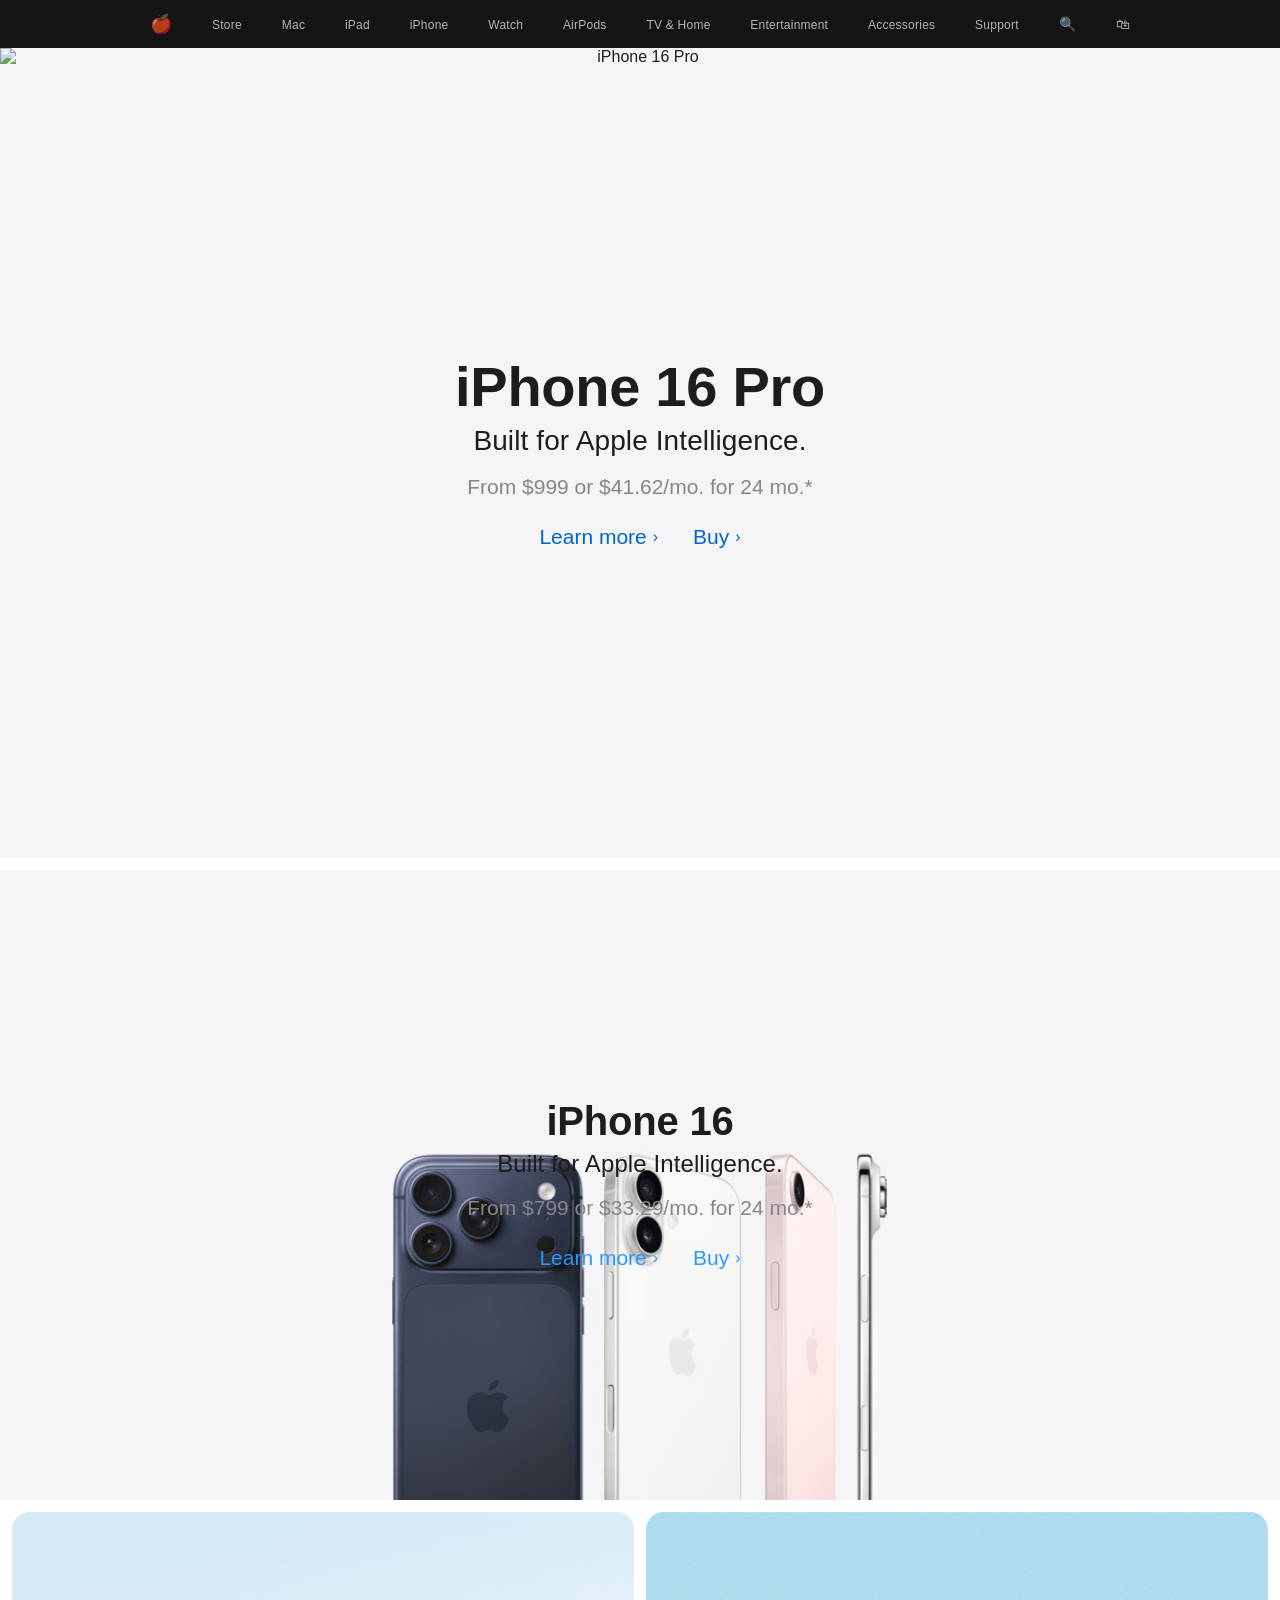
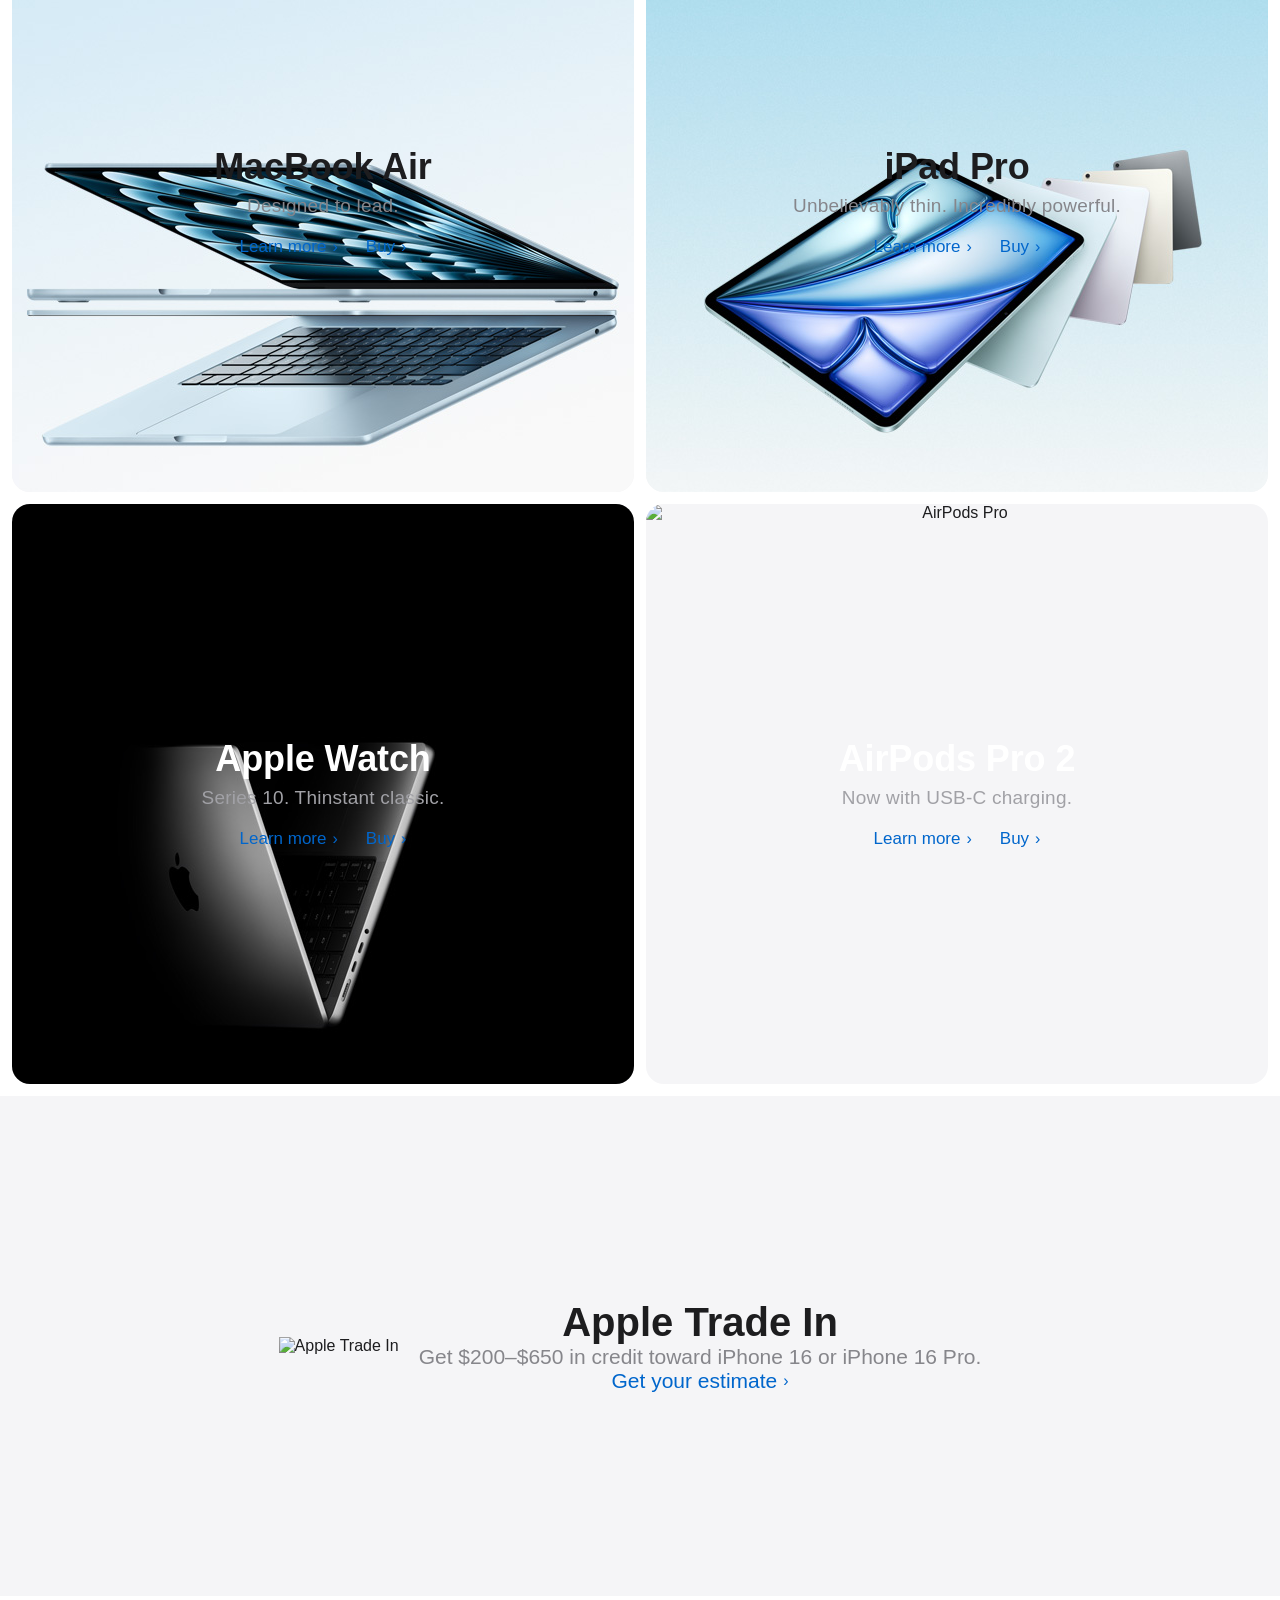
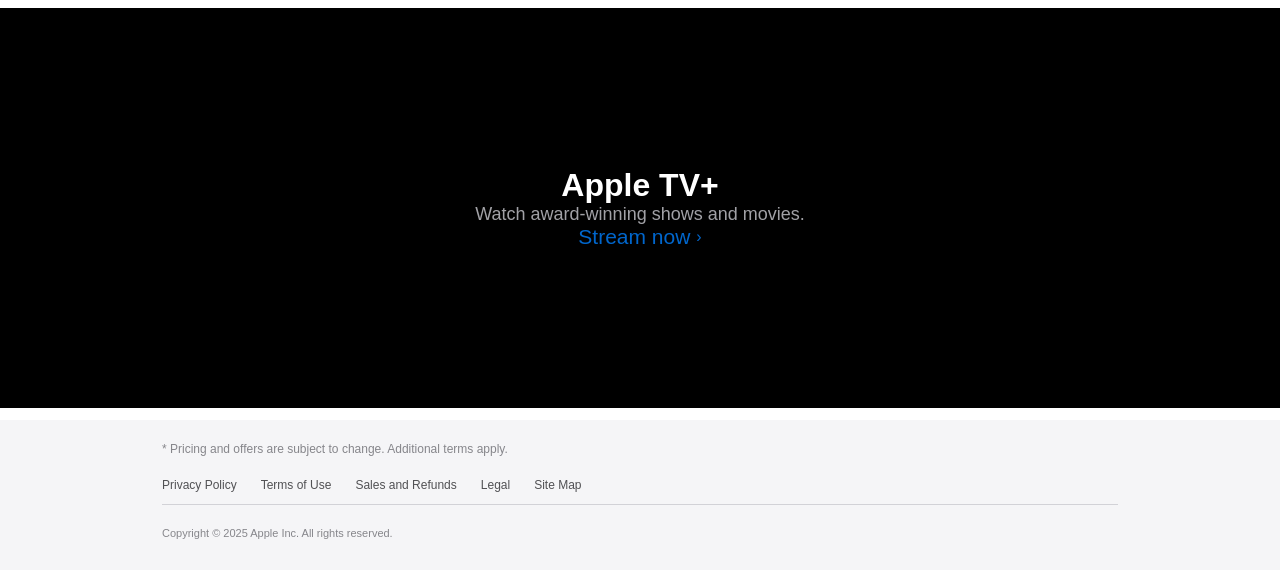
==== HTML/index.html @ 3c350618 "Initial commit: Apple homepage clone with responsive layout using Flexbox, Grid, and Media Queries" ====
<!doctype html>
<html lang="en">
  <head>
    <meta charset="UTF-8" />
    <meta name="viewport" content="width=device-width, initial-scale=1.0" />
    <title>Apple Homepage Clone</title>
    <!-- External CSS files for each feature -->
    <link rel="stylesheet" href="../CSS/navbar.css" />
    <link rel="stylesheet" href="../CSS/hero.css" />
    <link rel="stylesheet" href="../CSS/features.css" />
    <link rel="stylesheet" href="../CSS/footer.css" />
  </head>
  <body>
    <!-- ==================== NAVIGATION BAR ==================== -->
    <header>
      <nav class="navbar" role="navigation" aria-label="Apple Navigation">
        <button class="hamburger" aria-label="Menu">☰</button>
        <ul class="nav-list">
          <li>
            <a href="#"><span class="apple-logo">🍎</span></a>
          </li>
          <li><a href="#">Store</a></li>
          <li><a href="#">Mac</a></li>
          <li><a href="#">iPad</a></li>
          <li><a href="#">iPhone</a></li>
          <li><a href="#">Watch</a></li>
          <li><a href="#">AirPods</a></li>
          <li><a href="#">TV & Home</a></li>
          <li><a href="#">Entertainment</a></li>
          <li><a href="#">Accessories</a></li>
          <li><a href="#">Support</a></li>
          <li>
            <a href="#"><span class="nav-icon">🔍</span></a>
          </li>
          <li>
            <a href="#"><span class="nav-icon">🛍</span></a>
          </li>
        </ul>
      </nav>
    </header>

    <!-- ==================== HERO SECTION ==================== -->
    <main>
      <section class="hero-section">
        <!-- Primary Hero: iPhone 16 Pro -->
        <article class="hero-primary">
          <img
            src="../assets/img1.jpg"
            alt="iPhone 16 Pro"
            class="hero-bg"
            loading="lazy"
          />
          <div class="hero-content">
            <h1>iPhone 16 Pro</h1>
            <p class="hero-subtitle">Built for Apple Intelligence.</p>
            <p class="hero-desc">From $999 or $41.62/mo. for 24 mo.*</p>
            <div class="hero-links">
              <a href="#">Learn more <span class="arrow">›</span></a>
              <a href="#">Buy <span class="arrow">›</span></a>
            </div>
          </div>
        </article>

        <!-- Secondary Hero: iPhone 16 -->
        <article class="hero-secondary hero-light">
          <img
            src="../assets/img2.jpg"
            alt="iPhone 16"
            class="hero-bg"
            loading="lazy"
          />
          <div class="hero-content">
            <h1>iPhone 16</h1>
            <p class="hero-subtitle">Built for Apple Intelligence.</p>
            <p class="hero-desc">From $799 or $33.29/mo. for 24 mo.*</p>
            <div class="hero-links">
              <a href="#">Learn more <span class="arrow">›</span></a>
              <a href="#">Buy <span class="arrow">›</span></a>
            </div>
          </div>
        </article>
      </section>

      <!-- ==================== FEATURES GRID ==================== -->
      <section class="features-grid">
        <!-- Feature Card 1: MacBook Air -->
        <article class="feature-card card-light">
          <img
            src="../assets/img3.jpg"
            alt="MacBook Air"
            class="hero-bg"
            loading="lazy"
          />
          <div class="hero-content">
            <h2>MacBook Air</h2>
            <p>Designed to lead.</p>
            <div class="hero-links">
              <a href="#">Learn more <span class="arrow">›</span></a>
              <a href="#">Buy <span class="arrow">›</span></a>
            </div>
          </div>
        </article>

        <!-- Feature Card 2: iPad Pro -->
        <article class="feature-card card-light">
          <img
            src="../assets/img4.jpg"
            alt="iPad Pro"
            class="hero-bg"
            loading="lazy"
          />
          <div class="hero-content">
            <h2>iPad Pro</h2>
            <p>Unbelievably thin. Incredibly powerful.</p>
            <div class="hero-links">
              <a href="#">Learn more <span class="arrow">›</span></a>
              <a href="#">Buy <span class="arrow">›</span></a>
            </div>
          </div>
        </article>

        <!-- Feature Card 3: Apple Watch -->
        <article class="feature-card card-dark">
          <img
            src="../assets/img5.jpg"
            alt="Apple Watch"
            class="hero-bg"
            loading="lazy"
          />
          <div class="hero-content">
            <h2>Apple Watch</h2>
            <p>Series 10. Thinstant classic.</p>
            <div class="hero-links">
              <a href="#">Learn more <span class="arrow">›</span></a>
              <a href="#">Buy <span class="arrow">›</span></a>
            </div>
          </div>
        </article>

        <!-- Feature Card 4: AirPods Pro -->
        <article class="feature-card card-dark">
          <img
            src="../assets/img6.jpg"
            alt="AirPods Pro"
            class="hero-bg"
            loading="lazy"
          />
          <div class="hero-content">
            <h2>AirPods Pro 2</h2>
            <p>Now with USB-C charging.</p>
            <div class="hero-links">
              <a href="#">Learn more <span class="arrow">›</span></a>
              <a href="#">Buy <span class="arrow">›</span></a>
            </div>
          </div>
        </article>
      </section>

      <!-- ==================== PROMO BANNER ==================== -->
      <article class="promo-banner">
        <img
          src="../assets/img7.jpg"
          alt="Apple Trade In"
          class="hero-bg"
          loading="lazy"
        />
        <div class="hero-content">
          <h2>Apple Trade In</h2>
          <p>Get $200–$650 in credit toward iPhone 16 or iPhone 16 Pro.</p>
          <div class="hero-links">
            <a href="#">Get your estimate <span class="arrow">›</span></a>
          </div>
        </div>
      </article>

      <!-- ==================== APPLE TV+ ==================== -->
      <article class="tout-section">
        <div class="hero-content">
          <h2>Apple TV+</h2>
          <p>Watch award-winning shows and movies.</p>
          <div class="hero-links">
            <a href="#">Stream now <span class="arrow">›</span></a>
          </div>
        </div>
      </article>
    </main>

    <!-- ==================== FOOTER ==================== -->
    <footer class="footer">
      <div class="footer-content">
        <p>
          * Pricing and offers are subject to change. Additional terms apply.
        </p>
        <ul class="footer-links">
          <li><a href="#">Privacy Policy</a></li>
          <li><a href="#">Terms of Use</a></li>
          <li><a href="#">Sales and Refunds</a></li>
          <li><a href="#">Legal</a></li>
          <li><a href="#">Site Map</a></li>
        </ul>
        <div class="footer-legal">
          <p>Copyright © 2025 Apple Inc. All rights reserved.</p>
        </div>
      </div>
    </footer>
  </body>
</html>
---- CSS/navbar.css ----
/* ========== NAVIGATION BAR ========== */
/* Using Flexbox for horizontal layout of nav items */

* {
  margin: 0;
  padding: 0;
  box-sizing: border-box;
}

body {
  font-family: -apple-system, BlinkMacSystemFont, 'Segoe UI', Roboto, Oxygen, Ubuntu, Cantarell, sans-serif;
  color: #1d1d1f;
  background-color: #ffffff;
  -webkit-font-smoothing: antialiased;
}

/* ---- NAVBAR (Fixed Positioning) ---- */
.navbar {
  position: fixed;
  top: 0;
  left: 0;
  width: 100%;
  background: rgba(0, 0, 0, 0.92);
  backdrop-filter: blur(20px);
  -webkit-backdrop-filter: blur(20px);
  z-index: 1000;
  padding: 0 22px;
  height: 48px;
  display: flex;
  align-items: center;
  justify-content: center;
}

.nav-list {
  list-style: none;
  display: flex;
  align-items: center;
  justify-content: space-between;
  width: 100%;
  max-width: 1000px;
  margin: 0 auto;
  padding: 0;
}

.nav-list li a {
  color: rgba(255, 255, 255, 0.8);
  text-decoration: none;
  font-size: 12px;
  font-weight: 400;
  letter-spacing: 0.02em;
  padding: 0 10px;
  transition: color 0.3s ease, opacity 0.3s ease;
  opacity: 0.85;
}

.nav-list li a:hover {
  color: #ffffff;
  opacity: 1;
}

/* Apple logo icon using unicode */
.nav-list li a .apple-logo {
  font-size: 18px;
  display: inline-block;
  line-height: 1;
}

/* Search and bag icons */
.nav-list li a .nav-icon {
  font-size: 14px;
}

/* Hamburger menu - hidden on desktop */
.hamburger {
  display: none;
  background: none;
  border: none;
  color: rgba(255, 255, 255, 0.8);
  font-size: 18px;
  cursor: pointer;
  padding: 0 10px;
}

/* ========== MOBILE NAV ========== */
@media (max-width: 768px) {
  .nav-list {
    justify-content: flex-start;
    gap: 0;
  }

  .nav-list li {
    display: none;
  }

  .nav-list li:first-child,
  .nav-list li:nth-last-child(2),
  .nav-list li:last-child {
    display: block;
  }

  .hamburger {
    display: block;
    order: -1;
  }

  .nav-list li:first-child {
    margin-right: auto;
  }
}
---- CSS/hero.css ----
/* ========== HERO SECTION ========== */
/* Using Flexbox for centering content */

.hero-section {
  margin-top: 48px; /* offset for fixed navbar */
  width: 100%;
  overflow: hidden;
}

/* ---- Primary Hero (Large) ---- */
.hero-primary {
  position: relative;
  width: 100%;
  height: 90vh;
  min-height: 600px;
  background-color: #f5f5f7;
  display: flex;
  align-items: center;
  justify-content: center;
  text-align: center;
  overflow: hidden;
}

.hero-primary .hero-bg {
  position: absolute;
  top: 0;
  left: 0;
  width: 100%;
  height: 100%;
  object-fit: cover;
  z-index: 1;
}

.hero-content {
  position: relative;
  z-index: 2;
  padding: 0 20px;
  max-width: 800px;
}

.hero-content h1 {
  font-size: 56px;
  font-weight: 700;
  letter-spacing: -0.005em;
  line-height: 1.07143;
  color: #1d1d1f;
  margin-bottom: 8px;
}

.hero-content .hero-subtitle {
  font-size: 28px;
  font-weight: 400;
  line-height: 1.10722;
  letter-spacing: 0.004em;
  color: #1d1d1f;
  margin-bottom: 16px;
}

.hero-content .hero-desc {
  font-size: 21px;
  font-weight: 400;
  line-height: 1.381;
  color: #86868b;
  margin-bottom: 24px;
}

.hero-links {
  display: flex;
  align-items: center;
  justify-content: center;
  gap: 35px;
  flex-wrap: wrap;
}

.hero-links a {
  font-size: 21px;
  font-weight: 400;
  color: #0066cc;
  text-decoration: none;
  display: inline-flex;
  align-items: center;
  gap: 6px;
  transition: color 0.3s ease;
}

.hero-links a:hover {
  color: #003366;
  text-decoration: underline;
}

.hero-links a .arrow {
  font-size: 16px;
  transition: transform 0.3s ease;
}

.hero-links a:hover .arrow {
  transform: translateX(4px);
}

/* ---- Secondary Hero (Smaller) ---- */
.hero-secondary {
  width: 100%;
  height: 70vh;
  min-height: 500px;
  background-color: #fbfbfd;
  display: flex;
  align-items: center;
  justify-content: center;
  text-align: center;
  position: relative;
  overflow: hidden;
  margin-top: 12px;
}

.hero-secondary .hero-bg {
  position: absolute;
  top: 0;
  left: 0;
  width: 100%;
  height: 100%;
  object-fit: cover;
  z-index: 1;
}

.hero-secondary .hero-content h1 {
  font-size: 40px;
  color: #ffffff;
}

.hero-secondary .hero-content .hero-subtitle {
  color: #f5f5f7;
  font-size: 24px;
}

.hero-secondary .hero-content .hero-desc {
  color: #a1a1a6;
}

.hero-secondary .hero-links a {
  color: #2997ff;
}

.hero-secondary .hero-links a:hover {
  color: #66bbff;
}

/* Dark text variant for light backgrounds */
.hero-light .hero-content h1 {
  color: #1d1d1f;
}

.hero-light .hero-content .hero-subtitle {
  color: #1d1d1f;
}

.hero-light .hero-content .hero-desc {
  color: #86868b;
}

/* ========== RESPONSIVE HERO ========== */
@media (max-width: 1068px) {
  .hero-content h1 {
    font-size: 48px;
  }

  .hero-content .hero-subtitle {
    font-size: 24px;
  }

  .hero-content .hero-desc {
    font-size: 19px;
  }

  .hero-links a {
    font-size: 19px;
  }
}

@media (max-width: 734px) {
  .hero-primary {
    height: 80vh;
    min-height: 500px;
  }

  .hero-secondary {
    height: 60vh;
    min-height: 400px;
  }

  .hero-content h1 {
    font-size: 36px;
  }

  .hero-content .hero-subtitle {
    font-size: 20px;
  }

  .hero-content .hero-desc {
    font-size: 17px;
  }

  .hero-links {
    flex-direction: column;
    gap: 16px;
  }

  .hero-links a {
    font-size: 17px;
  }
}
---- CSS/features.css ----
/* ========== FEATURES / PRODUCT GRID ========== */
/* Using CSS Grid for the 2-column layout */

.features-grid {
  display: grid;
  grid-template-columns: 1fr 1fr;
  gap: 12px;
  padding: 0 12px;
  margin-top: 12px;
  max-width: 1400px;
  margin-left: auto;
  margin-right: auto;
}

.feature-card {
  position: relative;
  width: 100%;
  min-height: 580px;
  display: flex;
  align-items: center;
  justify-content: center;
  text-align: center;
  overflow: hidden;
  background-color: #f5f5f7;
  border-radius: 18px;
  cursor: pointer;
  transition: transform 0.3s ease, box-shadow 0.3s ease;
}

.feature-card:hover {
  transform: scale(1.01);
  box-shadow: 0 12px 30px rgba(0, 0, 0, 0.1);
}

.feature-card .hero-bg {
  position: absolute;
  top: 0;
  left: 0;
  width: 100%;
  height: 100%;
  object-fit: cover;
  z-index: 1;
}

.feature-card .hero-content {
  position: relative;
  z-index: 2;
  padding: 0 24px;
}

.feature-card .hero-content h2 {
  font-size: 36px;
  font-weight: 700;
  letter-spacing: -0.003em;
  line-height: 1.1;
  margin-bottom: 6px;
}

.feature-card .hero-content p {
  font-size: 19px;
  font-weight: 400;
  line-height: 1.4211;
  letter-spacing: 0.012em;
  color: #86868b;
  margin-bottom: 18px;
}

.feature-card .hero-links {
  gap: 28px;
}

.feature-card .hero-links a {
  font-size: 17px;
}

/* ---- Card Variations ---- */
.card-dark .hero-content h2 {
  color: #ffffff;
}

.card-dark .hero-content p {
  color: #a1a1a6;
}

.card-light .hero-content h2 {
  color: #1d1d1f;
}

.card-light .hero-content p {
  color: #86868b;
}

/* ---- Promo Banner (Single Full Width) ---- */
.promo-banner {
  width: 100%;
  min-height: 500px;
  display: flex;
  align-items: center;
  justify-content: center;
  text-align: center;
  position: relative;
  overflow: hidden;
  background-color: #f5f5f7;
  margin-top: 12px;
}

.promo-banner .hero-content h2 {
  font-size: 40px;
  font-weight: 700;
}

.promo-banner .hero-content p {
  font-size: 21px;
  color: #86868b;
}

/* ---- Apple TV+ Section ---- */
.tout-section {
  display: flex;
  align-items: center;
  justify-content: center;
  min-height: 400px;
  background-color: #000000;
  margin-top: 12px;
  padding: 40px 20px;
  text-align: center;
  position: relative;
  overflow: hidden;
}

.tout-section .hero-content h2 {
  color: #ffffff;
  font-size: 32px;
  font-weight: 600;
}

.tout-section .hero-content p {
  color: #a1a1a6;
  font-size: 18px;
}

/* ========== RESPONSIVE GRID ========== */
@media (max-width: 1068px) {
  .features-grid {
    grid-template-columns: 1fr 1fr;
    gap: 10px;
    padding: 0 10px;
  }

  .feature-card {
    min-height: 500px;
  }

  .feature-card .hero-content h2 {
    font-size: 28px;
  }

  .feature-card .hero-content p {
    font-size: 17px;
  }
}

@media (max-width: 734px) {
  .features-grid {
    grid-template-columns: 1fr;
    gap: 10px;
    padding: 0 10px;
  }

  .feature-card {
    min-height: 450px;
  }

  .feature-card .hero-content h2 {
    font-size: 24px;
  }

  .promo-banner {
    min-height: 400px;
  }

  .promo-banner .hero-content h2 {
    font-size: 28px;
  }

  .promo-banner .hero-content p {
    font-size: 17px;
  }
}
---- CSS/footer.css ----
/* ========== FOOTER ========== */
/* Using Flexbox for layout */

.footer {
  background-color: #f5f5f7;
  padding: 20px 0;
  margin-top: 12px;
}

.footer-content {
  max-width: 1000px;
  margin: 0 auto;
  padding: 0 22px;
  font-size: 12px;
  color: #86868b;
  line-height: 1.5;
}

.footer-content p {
  margin-bottom: 8px;
}

.footer-links {
  display: flex;
  flex-wrap: wrap;
  gap: 8px 24px;
  list-style: none;
  padding: 10px 0;
  border-bottom: 1px solid #d2d2d7;
  margin-bottom: 10px;
}

.footer-links li a {
  color: #515154;
  text-decoration: none;
  font-size: 12px;
  transition: color 0.3s ease;
}

.footer-links li a:hover {
  color: #1d1d1f;
  text-decoration: underline;
}

.footer-legal {
  font-size: 11px;
  color: #86868b;
  padding-top: 10px;
}

@media (max-width: 734px) {
  .footer-links {
    flex-direction: column;
    gap: 6px;
  }

  .footer-content {
    font-size: 11px;
  }
}
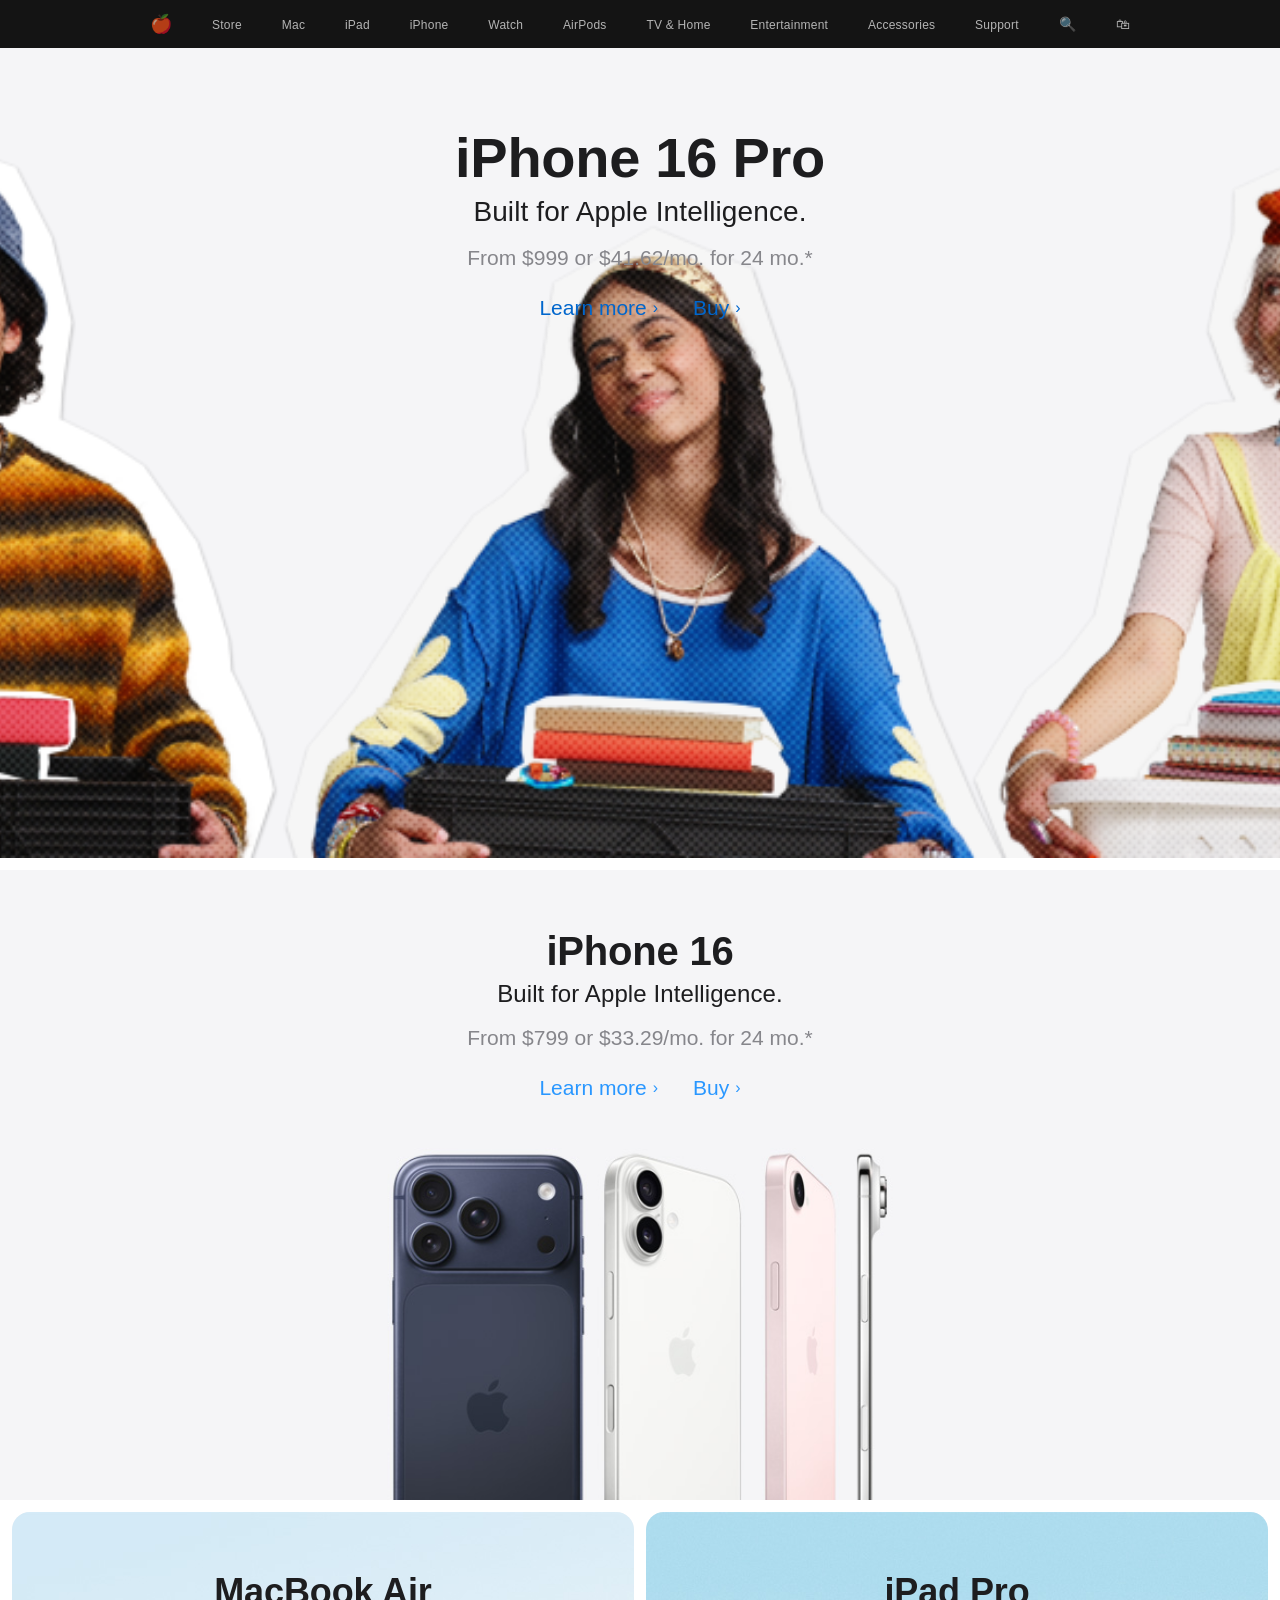
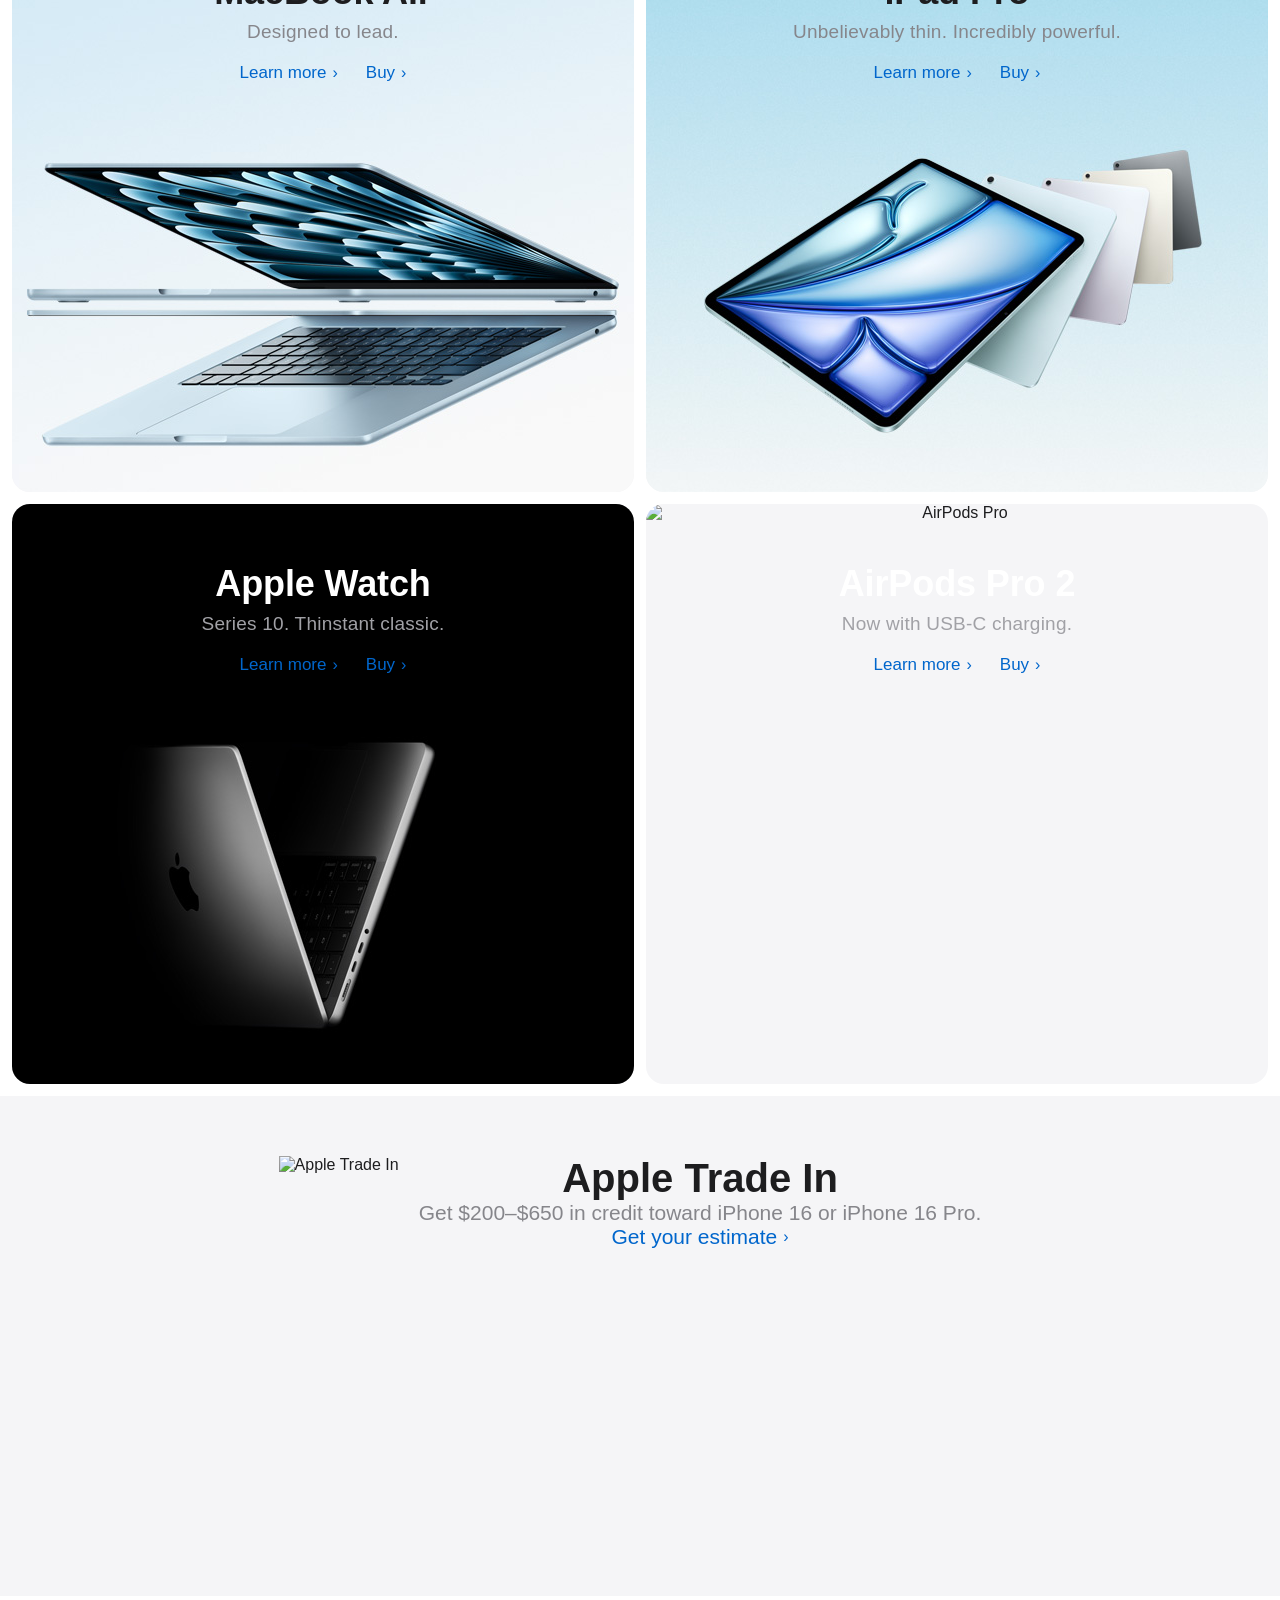
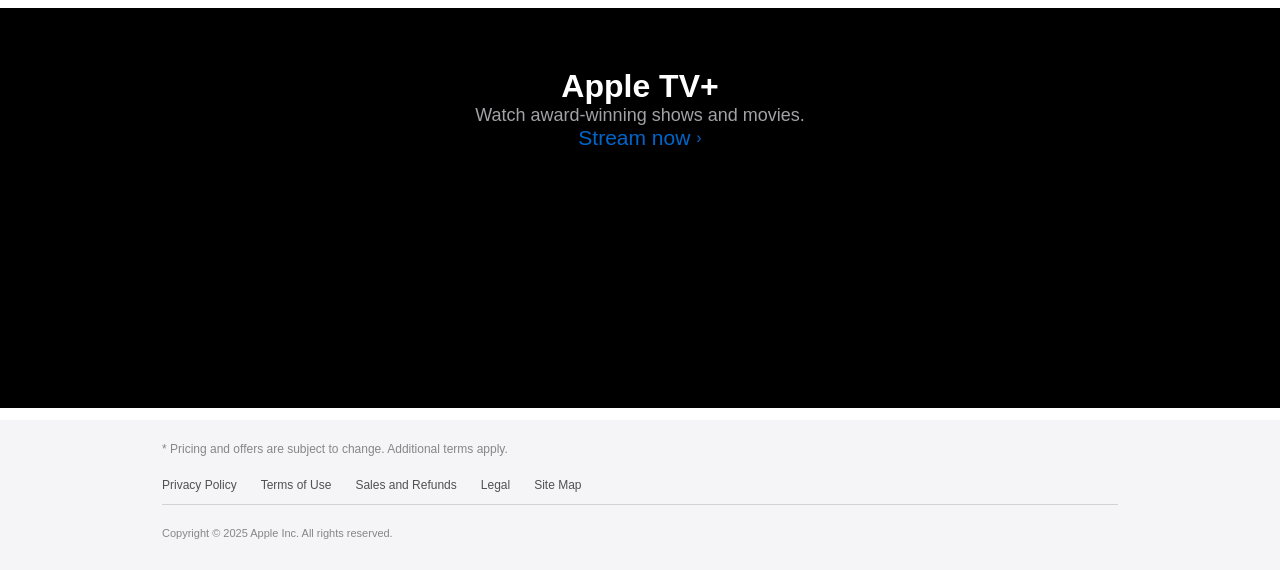
==== commit c25c0806: "Fix: Adjust text positioning upward in hero/feature sections, fix img1 extension to .png" ====
--- a/HTML/index.html
+++ b/HTML/index.html
@@ -45,7 +45,7 @@
         <!-- Primary Hero: iPhone 16 Pro -->
         <article class="hero-primary">
           <img
-            src="../assets/img1.jpg"
+            src="../assets/img1.png"
             alt="iPhone 16 Pro"
             class="hero-bg"
             loading="lazy"
--- a/CSS/hero.css
+++ b/CSS/hero.css
@@ -15,10 +15,11 @@
   min-height: 600px;
   background-color: #f5f5f7;
   display: flex;
-  align-items: center;
+  align-items: flex-start;
   justify-content: center;
   text-align: center;
   overflow: hidden;
+  padding-top: 80px;
 }
 
 .hero-primary .hero-bg {
@@ -104,12 +105,13 @@
   min-height: 500px;
   background-color: #fbfbfd;
   display: flex;
-  align-items: center;
+  align-items: flex-start;
   justify-content: center;
   text-align: center;
   position: relative;
   overflow: hidden;
   margin-top: 12px;
+  padding-top: 60px;
 }
 
 .hero-secondary .hero-bg {
--- a/CSS/features.css
+++ b/CSS/features.css
@@ -17,13 +17,14 @@
   width: 100%;
   min-height: 580px;
   display: flex;
-  align-items: center;
+  align-items: flex-start;
   justify-content: center;
   text-align: center;
   overflow: hidden;
   background-color: #f5f5f7;
   border-radius: 18px;
   cursor: pointer;
+  padding-top: 60px;
   transition: transform 0.3s ease, box-shadow 0.3s ease;
 }
 
@@ -95,13 +96,14 @@
   width: 100%;
   min-height: 500px;
   display: flex;
-  align-items: center;
+  align-items: flex-start;
   justify-content: center;
   text-align: center;
   position: relative;
   overflow: hidden;
   background-color: #f5f5f7;
   margin-top: 12px;
+  padding-top: 60px;
 }
 
 .promo-banner .hero-content h2 {
@@ -117,12 +119,12 @@
 /* ---- Apple TV+ Section ---- */
 .tout-section {
   display: flex;
-  align-items: center;
+  align-items: flex-start;
   justify-content: center;
   min-height: 400px;
   background-color: #000000;
   margin-top: 12px;
-  padding: 40px 20px;
+  padding: 60px 20px;
   text-align: center;
   position: relative;
   overflow: hidden;
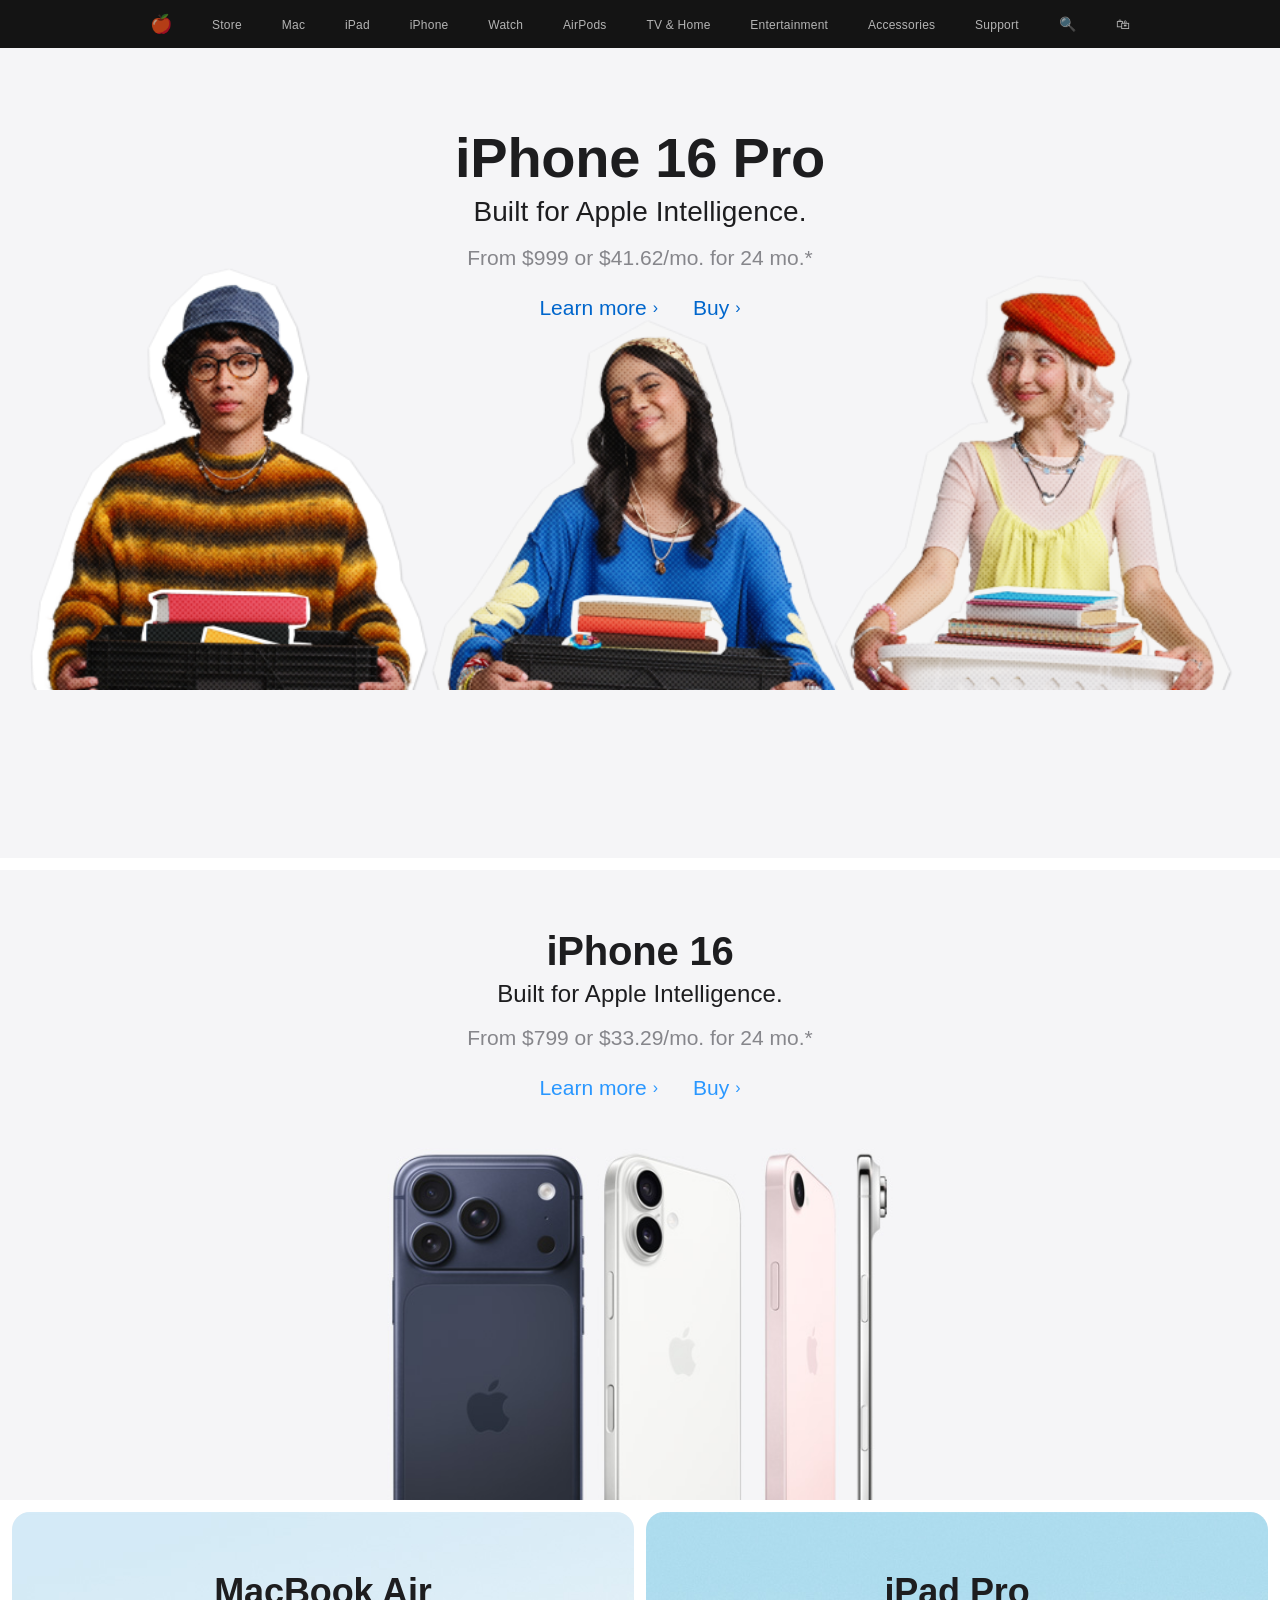
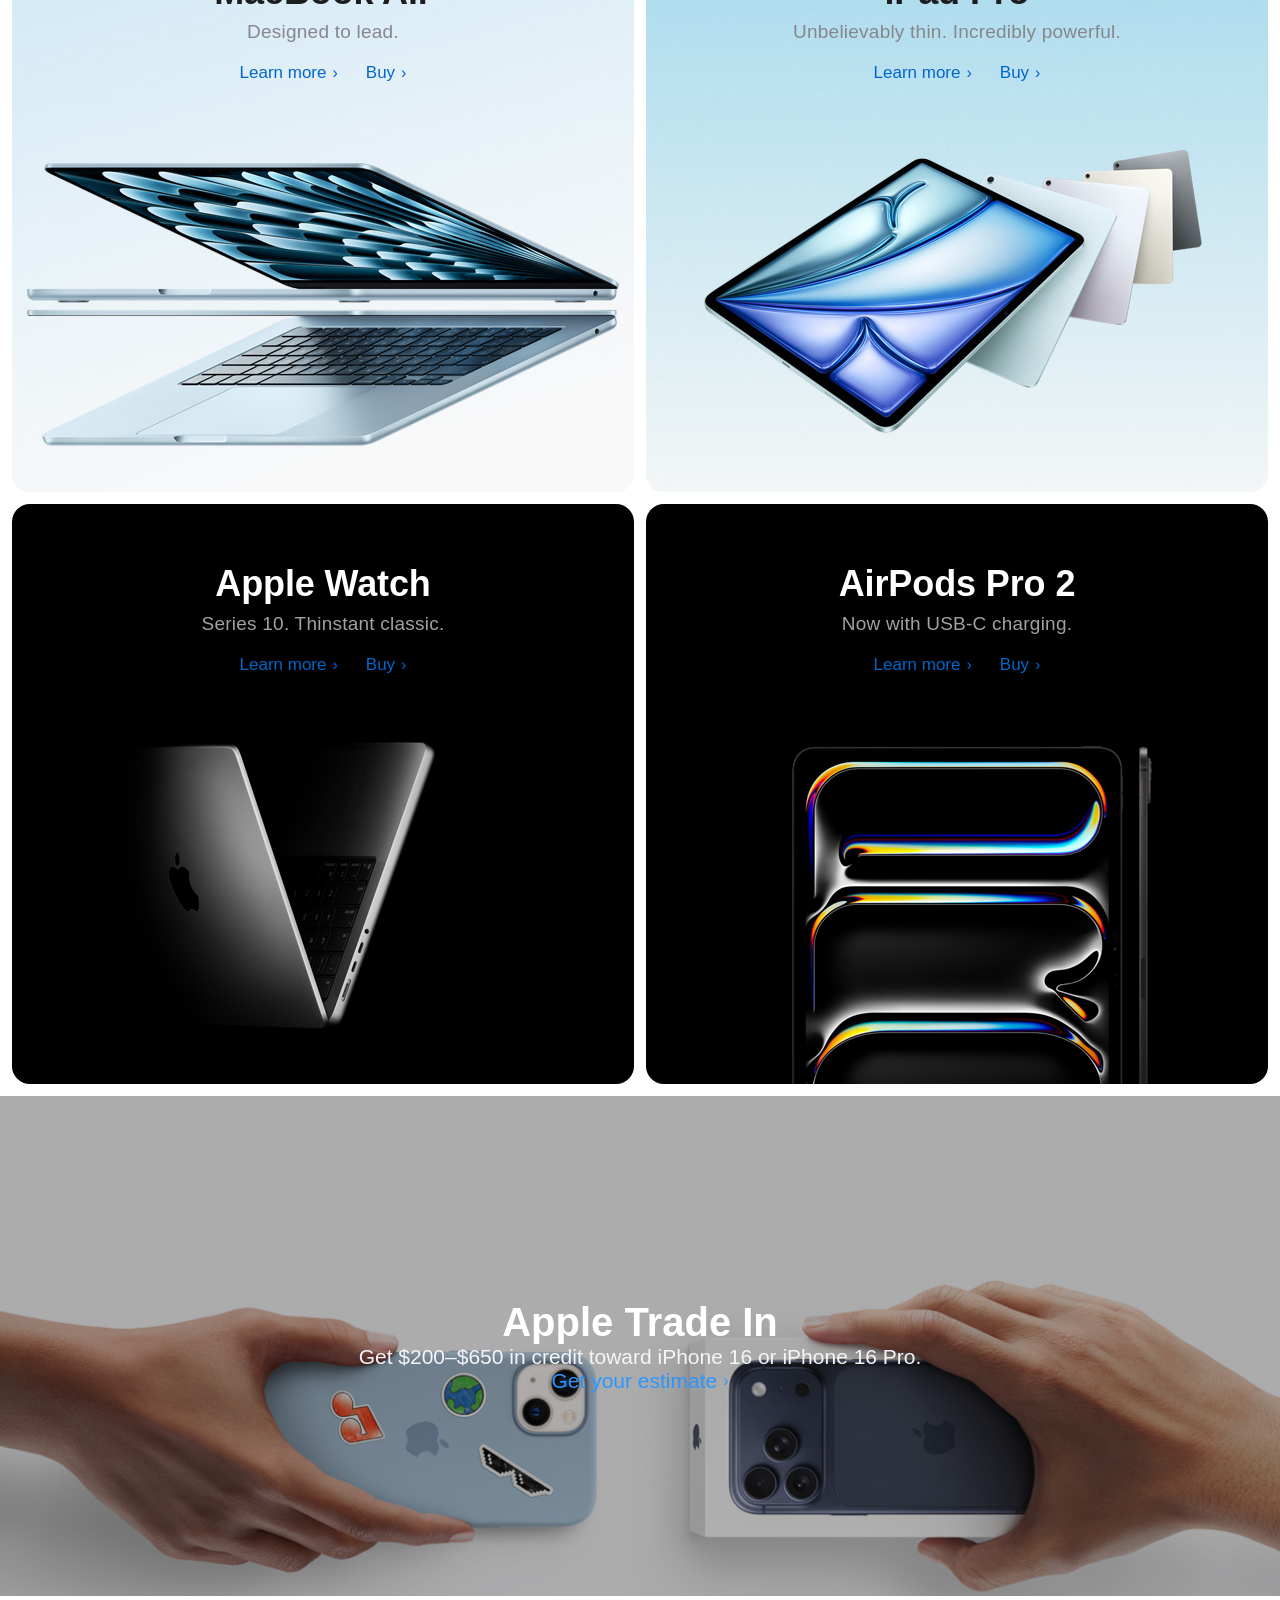
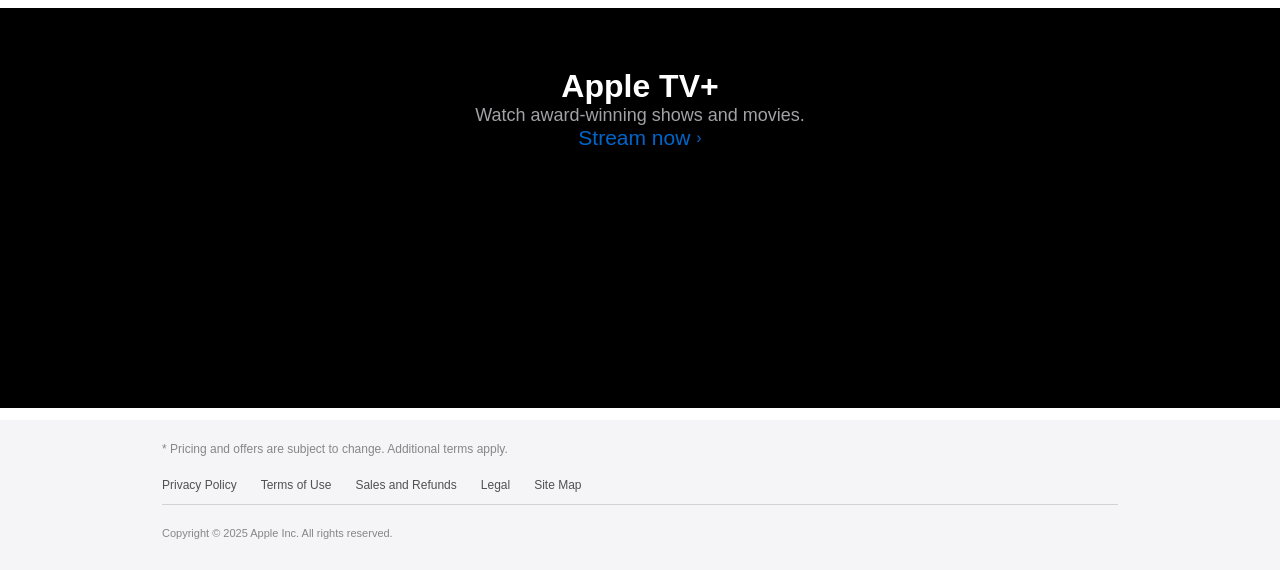
==== commit c5e06825: "Clean: Remove comments from all files, fix img1 to object-fit contain, fix promo-banner text overlay" ====
--- a/HTML/index.html
+++ b/HTML/index.html
@@ -4,14 +4,12 @@
     <meta charset="UTF-8" />
     <meta name="viewport" content="width=device-width, initial-scale=1.0" />
     <title>Apple Homepage Clone</title>
-    <!-- External CSS files for each feature -->
     <link rel="stylesheet" href="../CSS/navbar.css" />
     <link rel="stylesheet" href="../CSS/hero.css" />
     <link rel="stylesheet" href="../CSS/features.css" />
     <link rel="stylesheet" href="../CSS/footer.css" />
   </head>
   <body>
-    <!-- ==================== NAVIGATION BAR ==================== -->
     <header>
       <nav class="navbar" role="navigation" aria-label="Apple Navigation">
         <button class="hamburger" aria-label="Menu">☰</button>
@@ -39,17 +37,10 @@
       </nav>
     </header>
 
-    <!-- ==================== HERO SECTION ==================== -->
     <main>
       <section class="hero-section">
-        <!-- Primary Hero: iPhone 16 Pro -->
         <article class="hero-primary">
-          <img
-            src="../assets/img1.png"
-            alt="iPhone 16 Pro"
-            class="hero-bg"
-            loading="lazy"
-          />
+          <img src="../assets/img1.png" alt="iPhone 16 Pro" class="hero-bg" />
           <div class="hero-content">
             <h1>iPhone 16 Pro</h1>
             <p class="hero-subtitle">Built for Apple Intelligence.</p>
@@ -61,7 +52,6 @@
           </div>
         </article>
 
-        <!-- Secondary Hero: iPhone 16 -->
         <article class="hero-secondary hero-light">
           <img
             src="../assets/img2.jpg"
@@ -81,9 +71,7 @@
         </article>
       </section>
 
-      <!-- ==================== FEATURES GRID ==================== -->
       <section class="features-grid">
-        <!-- Feature Card 1: MacBook Air -->
         <article class="feature-card card-light">
           <img
             src="../assets/img3.jpg"
@@ -101,7 +89,6 @@
           </div>
         </article>
 
-        <!-- Feature Card 2: iPad Pro -->
         <article class="feature-card card-light">
           <img
             src="../assets/img4.jpg"
@@ -119,7 +106,6 @@
           </div>
         </article>
 
-        <!-- Feature Card 3: Apple Watch -->
         <article class="feature-card card-dark">
           <img
             src="../assets/img5.jpg"
@@ -137,7 +123,6 @@
           </div>
         </article>
 
-        <!-- Feature Card 4: AirPods Pro -->
         <article class="feature-card card-dark">
           <img
             src="../assets/img6.jpg"
@@ -156,7 +141,6 @@
         </article>
       </section>
 
-      <!-- ==================== PROMO BANNER ==================== -->
       <article class="promo-banner">
         <img
           src="../assets/img7.jpg"
@@ -173,7 +157,6 @@
         </div>
       </article>
 
-      <!-- ==================== APPLE TV+ ==================== -->
       <article class="tout-section">
         <div class="hero-content">
           <h2>Apple TV+</h2>
@@ -185,7 +168,6 @@
       </article>
     </main>
 
-    <!-- ==================== FOOTER ==================== -->
     <footer class="footer">
       <div class="footer-content">
         <p>
--- a/CSS/navbar.css
+++ b/CSS/navbar.css
@@ -1,6 +1,3 @@
-/* ========== NAVIGATION BAR ========== */
-/* Using Flexbox for horizontal layout of nav items */
-
 * {
   margin: 0;
   padding: 0;
@@ -14,7 +11,6 @@
   -webkit-font-smoothing: antialiased;
 }
 
-/* ---- NAVBAR (Fixed Positioning) ---- */
 .navbar {
   position: fixed;
   top: 0;
@@ -58,19 +54,16 @@
   opacity: 1;
 }
 
-/* Apple logo icon using unicode */
 .nav-list li a .apple-logo {
   font-size: 18px;
   display: inline-block;
   line-height: 1;
 }
 
-/* Search and bag icons */
 .nav-list li a .nav-icon {
   font-size: 14px;
 }
 
-/* Hamburger menu - hidden on desktop */
 .hamburger {
   display: none;
   background: none;
@@ -81,7 +74,6 @@
   padding: 0 10px;
 }
 
-/* ========== MOBILE NAV ========== */
 @media (max-width: 768px) {
   .nav-list {
     justify-content: flex-start;
--- a/CSS/hero.css
+++ b/CSS/hero.css
@@ -1,13 +1,9 @@
-/* ========== HERO SECTION ========== */
-/* Using Flexbox for centering content */
-
 .hero-section {
-  margin-top: 48px; /* offset for fixed navbar */
+  margin-top: 48px;
   width: 100%;
   overflow: hidden;
 }
 
-/* ---- Primary Hero (Large) ---- */
 .hero-primary {
   position: relative;
   width: 100%;
@@ -28,7 +24,7 @@
   left: 0;
   width: 100%;
   height: 100%;
-  object-fit: cover;
+  object-fit: contain;
   z-index: 1;
 }
 
@@ -98,7 +94,6 @@
   transform: translateX(4px);
 }
 
-/* ---- Secondary Hero (Smaller) ---- */
 .hero-secondary {
   width: 100%;
   height: 70vh;
@@ -146,7 +141,6 @@
   color: #66bbff;
 }
 
-/* Dark text variant for light backgrounds */
 .hero-light .hero-content h1 {
   color: #1d1d1f;
 }
@@ -159,7 +153,6 @@
   color: #86868b;
 }
 
-/* ========== RESPONSIVE HERO ========== */
 @media (max-width: 1068px) {
   .hero-content h1 {
     font-size: 48px;
--- a/CSS/features.css
+++ b/CSS/features.css
@@ -1,6 +1,3 @@
-/* ========== FEATURES / PRODUCT GRID ========== */
-/* Using CSS Grid for the 2-column layout */
-
 .features-grid {
   display: grid;
   grid-template-columns: 1fr 1fr;
@@ -74,7 +71,6 @@
   font-size: 17px;
 }
 
-/* ---- Card Variations ---- */
 .card-dark .hero-content h2 {
   color: #ffffff;
 }
@@ -91,32 +87,55 @@
   color: #86868b;
 }
 
-/* ---- Promo Banner (Single Full Width) ---- */
 .promo-banner {
   width: 100%;
   min-height: 500px;
   display: flex;
-  align-items: flex-start;
+  align-items: center;
   justify-content: center;
   text-align: center;
   position: relative;
   overflow: hidden;
-  background-color: #f5f5f7;
+  background-color: #000000;
   margin-top: 12px;
-  padding-top: 60px;
+}
+
+.promo-banner .hero-bg {
+  position: absolute;
+  top: 0;
+  left: 0;
+  width: 100%;
+  height: 100%;
+  object-fit: cover;
+  z-index: 1;
+  opacity: 0.7;
+}
+
+.promo-banner .hero-content {
+  position: relative;
+  z-index: 2;
+  padding: 0 24px;
 }
 
 .promo-banner .hero-content h2 {
   font-size: 40px;
   font-weight: 700;
+  color: #ffffff;
 }
 
 .promo-banner .hero-content p {
   font-size: 21px;
-  color: #86868b;
-}
-
-/* ---- Apple TV+ Section ---- */
+  color: #f5f5f7;
+}
+
+.promo-banner .hero-links a {
+  color: #2997ff;
+}
+
+.promo-banner .hero-links a:hover {
+  color: #66bbff;
+}
+
 .tout-section {
   display: flex;
   align-items: flex-start;
@@ -141,7 +160,6 @@
   font-size: 18px;
 }
 
-/* ========== RESPONSIVE GRID ========== */
 @media (max-width: 1068px) {
   .features-grid {
     grid-template-columns: 1fr 1fr;
--- a/CSS/footer.css
+++ b/CSS/footer.css
@@ -1,6 +1,3 @@
-/* ========== FOOTER ========== */
-/* Using Flexbox for layout */
-
 .footer {
   background-color: #f5f5f7;
   padding: 20px 0;
